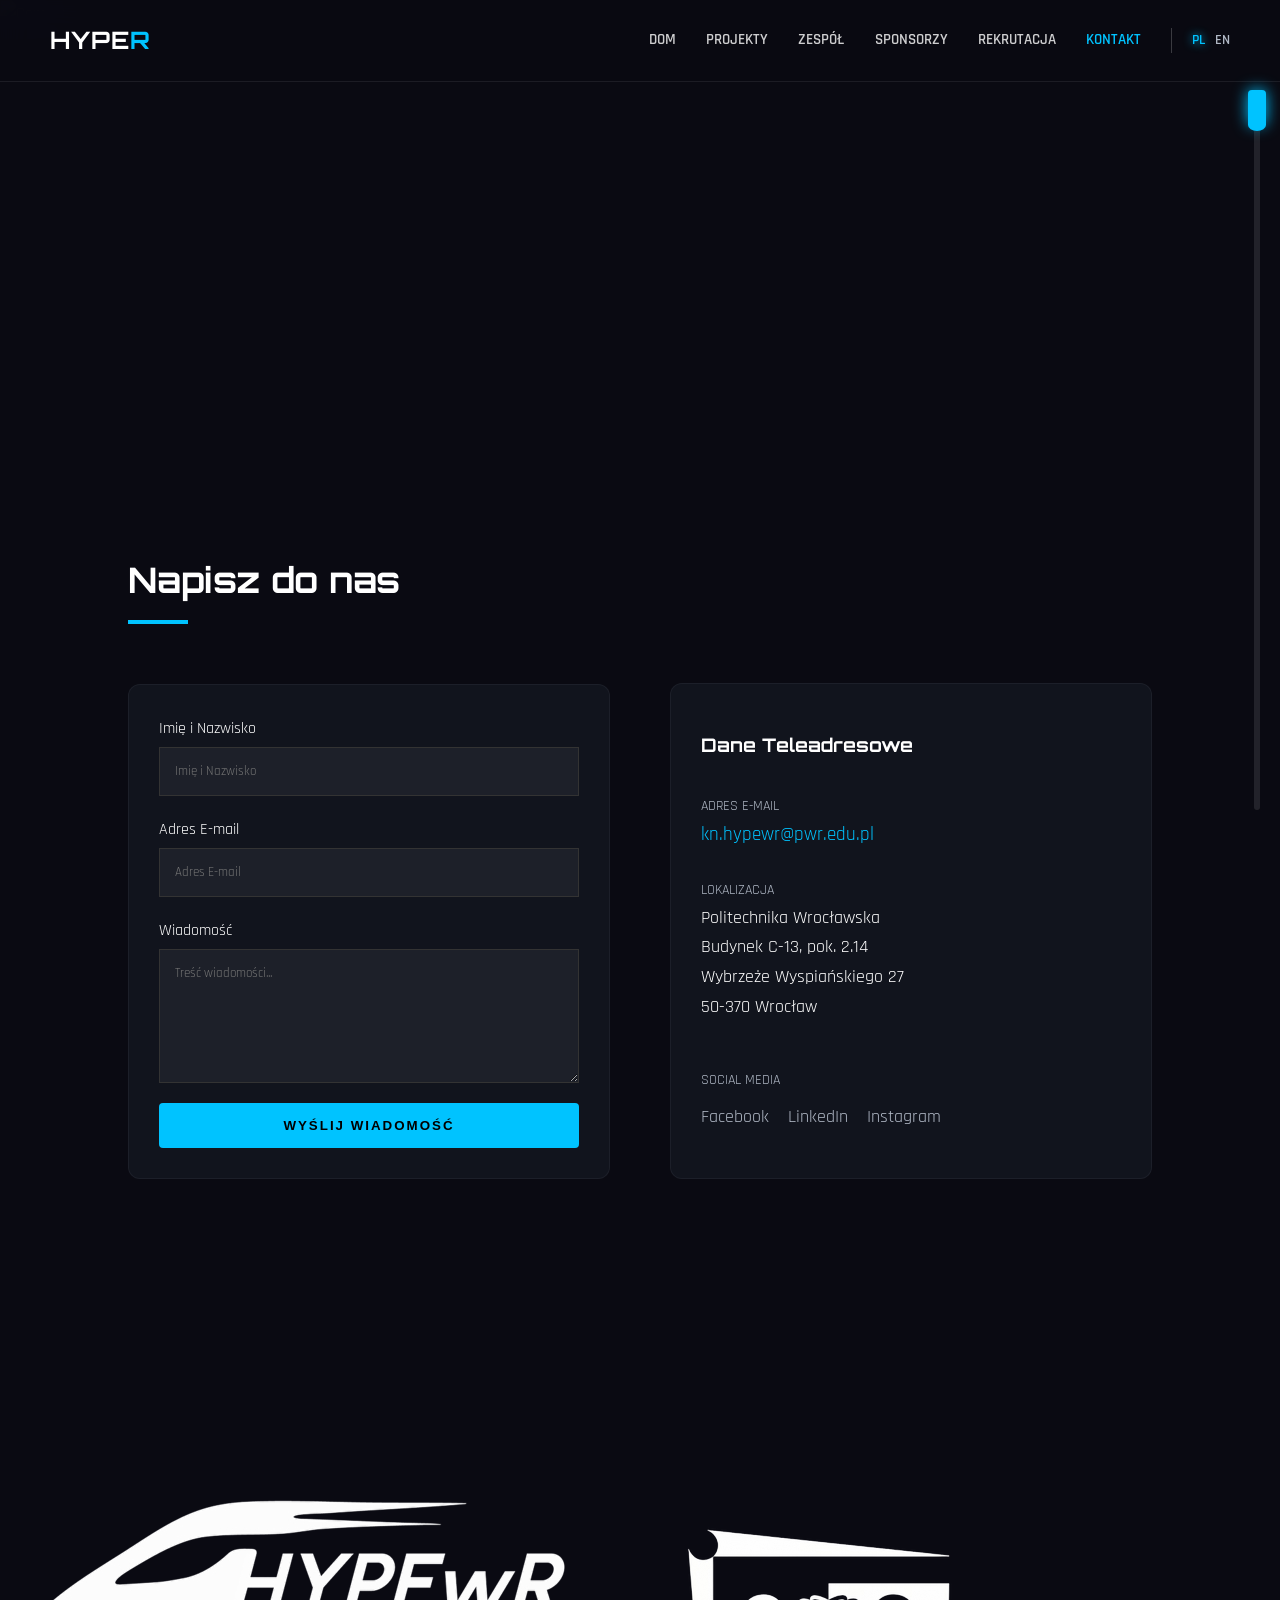
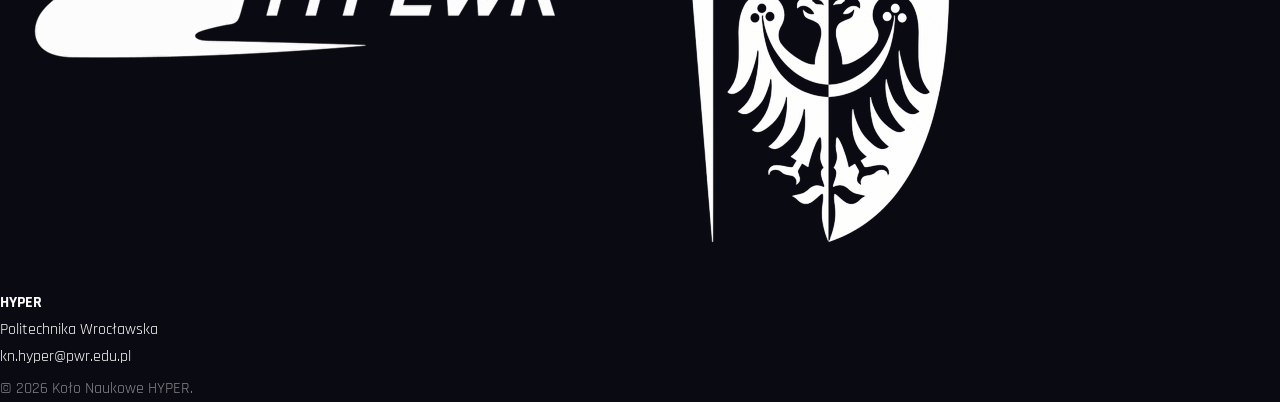
==== pages/kontakt.html @ 84e37bfb "Vibe 100%" ====
<!DOCTYPE html>
<html lang="pl">
<head>
    <meta charset="UTF-8">
    <meta name="viewport" content="width=device-width, initial-scale=1.0">
    <title data-i18n="kontakt_title">HYPEwR | Kontakt</title>
    <link href="https://fonts.googleapis.com/css2?family=Orbitron:wght@500;700&family=Rajdhani:wght@400;600&display=swap" rel="stylesheet">
    <link rel="stylesheet" href="../css/style.css">
</head>
<body>
    <div class="scroll-track-container"><div class="scroll-pod-indicator" id="scrollPod"></div></div>
    <div id="nav-placeholder"></div>

    <header class="sub-hero">
        <img src="https://images.unsplash.com/photo-1451187580459-43490279c0fa?q=80&w=2000" class="hero-bg-img" alt="Contact">
        <div class="video-overlay"></div>
        <div class="hero-content">
            <h1 data-i18n="kontakt_h1">Kontakt</h1>
        </div>
    </header>

    <section class="section">
        <div class="grid-2 reveal">
            
            <div style="display: flex; flex-direction: column;">
                <h2 class="section-title" data-i18n="kontakt_napisz_do_nas">Napisz do nas</h2>
                <div class="title-bar"></div>
                <form class="card" style="height: auto; flex-grow: 1;">
                    <label style="display: block; margin-bottom: 5px;" data-i18n="kontakt_label_name">Imię i Nazwisko</label>
                    <input type="text" data-i18n="form_name" placeholder="Jan Kowalski">
                    
                    <label style="display: block; margin-bottom: 5px;" data-i18n="kontakt_label_email">Adres E-mail</label>
                    <input type="email" data-i18n="form_email" placeholder="email@przyklad.pl">
                    
                    <label style="display: block; margin-bottom: 5px;" data-i18n="kontakt_label_message">Wiadomość</label>
                    <textarea rows="6" data-i18n="form_msg" placeholder="Treść wiadomości..."></textarea>
                    
                    <button type="submit" class="cta-btn" data-i18n="form_btn" style="width: 100%; margin-top: auto;">Wyślij Wiadomość</button>
                </form>
            </div>

            <div style="display: flex; flex-direction: column;">
                <h2 class="section-title" style="visibility: hidden;" data-i18n="kontakt_dane">Dane</h2> <div class="title-bar" style="visibility: hidden;"></div>
                
                <div class="card" style="display: flex; flex-direction: column; justify-content: center;">
                    <h3 style="margin-bottom: 30px; font-family: var(--font-head);" data-i18n="kontakt_dane_teleadresowe">Dane Teleadresowe</h3>
                    
                    <div style="margin-bottom: 25px;">
                        <span style="color: var(--text-muted); font-size: 0.9rem;" data-i18n="kontakt_adres_email">ADRES E-MAIL</span>
                        <p style="font-size: 1.2rem; color: var(--accent-primary);">kn.hypewr@pwr.edu.pl</p>
                    </div>

                    <div style="margin-bottom: 25px;">
                        <span style="color: var(--text-muted); font-size: 0.9rem;" data-i18n="kontakt_lokalizacja">LOKALIZACJA</span>
                        <p style="font-size: 1.1rem;" data-i18n="kontakt_lokalizacja_text">
                            Politechnika Wrocławska<br>
                            Budynek C-13, pok. 2.14<br>
                            Wybrzeże Wyspiańskiego 27<br>
                            50-370 Wrocław
                        </p>
                    </div>

                    <div style="margin-top: 20px;">
                        <span style="color: var(--text-muted); font-size: 0.9rem; display: block; margin-bottom: 10px;" data-i18n="kontakt_social">SOCIAL MEDIA</span>
                        <div class="social-links">
                            <a href="#" data-i18n="kontakt_social_facebook">Facebook</a>
                            <a href="#" data-i18n="kontakt_social_linkedin">LinkedIn</a>
                            <a href="#" data-i18n="kontakt_social_instagram">Instagram</a>
                        </div>
                    </div>
                </div>
            </div>

        </div>
    </section>

    <div id="footer-placeholder"></div>
    <script src="../js/script.js"></script>
</body>
</html>
---- css/style.css ----
/* --- ZMIENNE I RESET --- */
:root {
    --bg-color: #0a0a12;
    --card-bg: rgba(20, 25, 35, 0.7);
    --accent-primary: #00c3ff;
    --accent-secondary: #4a66a0;
    --text-main: #ffffff;
    --text-muted: #b0b8c5;
    --font-head: 'Orbitron', sans-serif;
    --font-body: 'Rajdhani', sans-serif;
}

* { margin: 0; padding: 0; box-sizing: border-box; }
html { scroll-behavior: auto; }

/* UKRYCIE SYSTEMOWEGO SCROLLBARA */
body::-webkit-scrollbar { display: none; }
body {
    -ms-overflow-style: none; scrollbar-width: none;
    background-color: var(--bg-color); color: var(--text-main);
    font-family: var(--font-body); line-height: 1.7; overflow-x: hidden;
}

a { text-decoration: none; color: inherit; transition: 0.3s; }
ul { list-style: none; }

/* --- INTERAKTYWNY PASEK SCROLLA (FIX: BRAK OPÓŹNIENIA KOLORU) --- */
.scroll-track-container {
    position: fixed; right: 20px; top: 10vh; height: 80vh; width: 6px;
    background: rgba(255, 255, 255, 0.1); z-index: 1001; border-radius: 10px; cursor: pointer;
}
.scroll-pod-indicator {
    position: absolute; left: 50%; transform: translateX(-50%);
    width: 18px; height: 35px; background: var(--accent-primary);
    border-radius: 4px; top: 0%; 
    box-shadow: 0 0 15px var(--accent-primary);
    cursor: grab;
    /* Transition tylko dla pozycji (top), kolor zmienia się natychmiast */
    transition: top 0.1s ease-out; 
}
.scroll-pod-indicator::after {
    content: ''; position: absolute; bottom: -6px; left: 0; width: 100%; height: 12px;
    background: inherit; /* Dziedziczy kolor rodzica */
    border-radius: 0 0 50% 50%;
}
/* Stan aktywny (wciśnięcie) */
.scroll-pod-indicator:active { 
    cursor: grabbing; 
    background: #ffffff !important; 
    box-shadow: 0 0 20px #ffffff;
}
/* Wymuszenie zmiany koloru dziobka przy kliknięciu */
.scroll-pod-indicator:active::after {
    background: #ffffff !important;
}


/* --- NAWIGACJA (Z HAMBURGEREM) --- */
nav {
    position: fixed; top: 0; width: 100%; padding: 20px 50px;
    display: flex; justify-content: space-between; align-items: center;
    z-index: 1000; background: rgba(10, 10, 18, 0.95); backdrop-filter: blur(15px);
    border-bottom: 1px solid rgba(255, 255, 255, 0.08);
}
.logo { font-family: var(--font-head); font-size: 1.5rem; font-weight: 700; letter-spacing: 1px; z-index: 1002; }
.logo span { color: var(--accent-primary); }

/* Kontener menu desktopowego */
.nav-container { display: flex; align-items: center; gap: 30px; }

.nav-links { display: flex; gap: 30px; }
.nav-links a { font-size: 0.95rem; font-weight: 600; text-transform: uppercase; opacity: 0.8; }
.nav-links a:hover, .nav-links a.active { opacity: 1; color: var(--accent-primary); }

.lang-switch {
    display: flex; gap: 10px; font-size: 0.9rem; font-weight: 600;
    border-left: 1px solid rgba(255,255,255,0.2); padding-left: 20px;
}
.lang-btn { cursor: pointer; color: var(--text-muted); transition: 0.3s; }
.lang-btn:hover { color: #fff; }
.lang-btn.active { color: var(--accent-primary); text-shadow: 0 0 10px var(--accent-primary); }

/* Hamburger Icon (Ukryty na desktopie) */
.hamburger { display: none; flex-direction: column; gap: 6px; cursor: pointer; z-index: 1002; }
.bar { width: 30px; height: 3px; background-color: #fff; transition: 0.3s; border-radius: 2px; }


/* --- HERO & HEADER --- */
header {
    height: 100vh; position: relative; display: flex; flex-direction: column;
    justify-content: center; padding: 0 10%; overflow: hidden;
}
header.sub-hero { height: 50vh; justify-content: flex-end; padding-bottom: 60px; }
header.sub-hero h1 { font-size: 3rem; }

#bg-video, .hero-bg-img {
    position: absolute; top: 0; left: 0; width: 100%; height: 100%;
    object-fit: cover; z-index: -2;
}
.video-overlay {
    position: absolute; top: 0; left: 0; width: 100%; height: 100%;
    background: linear-gradient(45deg, rgba(10,10,18,0.95), rgba(10,10,18,0.6)); z-index: -1;
}
.hero-content { z-index: 10; max-width: 800px; animation: fadeInUp 1s forwards; opacity: 0; transform: translateY(30px); }
h1 { font-family: var(--font-head); font-size: 3.8rem; font-weight: 700; text-transform: uppercase; margin-bottom: 20px; line-height: 1.1; }
.subtitle { font-size: 1.3rem; color: var(--text-muted); margin-bottom: 40px; }


/* --- BUTTONS & FORMS --- */
.cta-btn {
    padding: 15px 40px; font-weight: 600; background: var(--accent-primary); color: #000;
    text-transform: uppercase; letter-spacing: 2px; border-radius: 4px; display: inline-block; cursor: pointer; border: none;
}
.cta-btn:hover { background: #33d1ff; transform: translateY(-3px); box-shadow: 0 10px 25px rgba(0, 195, 255, 0.4); }
.cta-btn.outline { background: transparent; border: 1px solid var(--accent-primary); color: var(--accent-primary); }
.cta-btn.outline:hover { background: var(--accent-primary); color: #000; }

input, textarea {
    width: 100%; padding: 15px; margin-bottom: 20px;
    background: rgba(255,255,255,0.05); border: 1px solid #333;
    color: #fff; font-family: var(--font-body); resize: vertical;
}
input:focus, textarea:focus { border-color: var(--accent-primary); outline: none; }


/* --- SEKCJE OGÓLNE --- */
.section { padding: 100px 10%; position: relative; }
.section-title { font-family: var(--font-head); font-size: 2.2rem; margin-bottom: 10px; }
.title-bar { width: 60px; height: 4px; background: var(--accent-primary); margin-bottom: 60px; }
.grid-3 { display: grid; grid-template-columns: repeat(auto-fit, minmax(300px, 1fr)); gap: 40px; }
.grid-2 { display: grid; grid-template-columns: 1fr 1fr; gap: 60px; align-items: stretch; }

.card {
    background: var(--card-bg); border: 1px solid rgba(255, 255, 255, 0.05);
    padding: 30px; border-radius: 12px; transition: 0.3s; position: relative; overflow: hidden;
    height: 100%; display: flex; flex-direction: column;
}
.card:hover { transform: translateY(-5px); border-color: var(--accent-primary); }

.image-placeholder {
    width: calc(100% + 60px); height: 300px;
    background-color: #222; background-size: cover; background-position: center;
    margin: -30px -30px 20px -30px; display: flex; align-items: center; justify-content: center;
    color: #555; border-bottom: 1px solid rgba(255,255,255,0.1);
}
.team-avatar {
    width: 180px; height: 180px; background-size: cover; background-position: center;
    border-radius: 50%; margin: 0 auto 30px; border: 3px solid var(--accent-primary);
    box-shadow: 0 0 20px rgba(0, 195, 255, 0.2);
}

.sponsors-grid { display: flex; flex-wrap: wrap; gap: 50px; justify-content: center; align-items: center; }
.sponsor-logo {
    width: 200px; height: 100px; background: rgba(255,255,255,0.05);
    display: flex; align-items: center; justify-content: center;
    border-radius: 8px; filter: grayscale(100%); transition: 0.4s; opacity: 0.6;
}
.sponsor-logo:hover { filter: grayscale(0%); opacity: 1; background: rgba(255,255,255,0.1); }
.social-links a { margin-right: 15px; color: var(--text-muted); font-size: 1.1rem; }
.social-links a:hover { color: var(--accent-primary); text-shadow: 0 0 10px var(--accent-primary); }


/* --- TIMELINE 3.0 (PERFECT CENTER & SOLID CONNECTIONS) --- */
.timeline {
    position: relative; margin: 40px 0;
}
.timeline-item {
    position: relative; margin-bottom: 0; 
    padding-bottom: 50px; /* Miejsce na linię */
    padding-left: 70px; /* Miejsce na kropki po lewej */
}

/* KROPKA: Center axis = 25px. Width 14px -> left: 18px */
.timeline-item::before {
    content: ''; position: absolute;
    left: 18px; top: 0;
    width: 10px; height: 10px;
    background: var(--bg-color); border: 2px solid var(--accent-primary);
    border-radius: 50%; box-shadow: 0 0 10px var(--accent-primary);
    z-index: 2;
}

/* LINIA: Center axis = 25px. Width 2px -> left: 24px */
.timeline-item::after {
    content: ''; position: absolute;
    left: 24px; top: 15px;
    width: 2px; height: 100%; 
    background: var(--accent-primary); /* Solidna linia */
    z-index: 1;
}

/* OSTATNI ELEMENT: Gradientowy ogon */
.timeline-item:last-child { padding-bottom: 0; margin-bottom: 0; }
.timeline-item:last-child::after {
    height: 120px; /* Długość zanikania */
    background: linear-gradient(to bottom, var(--accent-primary), transparent);
}

.timeline-date { font-family: var(--font-head); color: var(--accent-primary); font-size: 1.1rem; margin-bottom: 10px; }
.timeline-content {

/* POSTS */
.post { margin-bottom: 60px; }
.post h3 a { color: var(--accent-primary); }
.post-content { margin-top: 10px; line-height: 1.6; }

/* small table styles already defined earlier; admin tables use same styles */

.timeline-content {
    background: rgba(255,255,255,0.03); padding: 20px; border-radius: 8px; border: 1px solid rgba(255,255,255,0.05);
}
.timeline-content h3 { font-size: 1.2rem; margin-bottom: 10px; }


/* --- HUD PANEL --- */
.hud-panel {
    display: grid; grid-template-columns: repeat(4, 1fr);
    background: rgba(0, 195, 255, 0.05); border-top: 1px solid var(--accent-primary); border-bottom: 1px solid var(--accent-primary);
    padding: 40px 0; margin-top: 80px; position: relative;
}
.hud-panel::after {
    content: ''; position: absolute; top: 0; left: 0; width: 100%; height: 100%;
    background: repeating-linear-gradient(0deg, transparent 0px, transparent 2px, rgba(0, 195, 255, 0.05) 3px);
    pointer-events: none;
}
.hud-item { text-align: center; border-right: 1px solid rgba(255,255,255,0.1); }
.hud-item:last-child { border-right: none; }
.hud-value { font-family: var(--font-head); font-size: 2.5rem; color: #fff; display: block; }
.hud-label { color: var(--accent-primary); font-size: 0.8rem; text-transform: uppercase; letter-spacing: 2px; }


/* --- FOOTER --- */
footer {
    padding: 60px 10%; background: #050508; border-top: 1px solid rgba(255,255,255,0.05);
    display: flex; justify-content: space-between; align-items: center;
    color: var(--text-muted); font-size: 0.9rem;
}
.footer-left { display: flex; align-items: center; gap: 30px; }
.footer-logos img { height: 50px; width: auto; opacity: 0.8; transition: 0.3s; }
.footer-logos img:hover { opacity: 1; }


/* --- ANIMACJE --- */
@keyframes fadeInUp { to { opacity: 1; transform: translateY(0); } }
.reveal { opacity: 0; transform: translateY(40px); transition: all 0.8s ease; }
.reveal.active { opacity: 1; transform: translateY(0); }


/* --- RWD (MOBILE) --- */
@media (max-width: 900px) {
    h1 { font-size: 2.5rem; }
    nav { padding: 20px; }
    
    /* Hamburger widoczny */
    .hamburger { display: flex; }
    
    /* Menu mobilne */
    .nav-container {
        position: fixed; top: 0; right: -100%; width: 100%; height: 100vh;
        background: rgba(5, 5, 5, 0.98); backdrop-filter: blur(20px);
        flex-direction: column; justify-content: center; align-items: center;
        transition: 0.4s ease-in-out; z-index: 1001;
    }
    .nav-container.active { right: 0; }
    
    .nav-links { flex-direction: column; align-items: center; gap: 40px; margin-bottom: 40px; }
    .nav-links a { font-size: 1.5rem; }
    .lang-switch { border-left: none; border-top: 1px solid rgba(255,255,255,0.2); padding-top: 20px; padding-left: 0; }

    /* Animacja hamburgera */
    .hamburger.active .bar:nth-child(1) { transform: translateY(9px) rotate(45deg); }
    .hamburger.active .bar:nth-child(2) { opacity: 0; }
    .hamburger.active .bar:nth-child(3) { transform: translateY(-9px) rotate(-45deg); }

    /* Fixy kontentu */
    .grid-2, .hud-panel { grid-template-columns: 1fr; }
    .scroll-track-container { display: none; }
    body { -ms-overflow-style: auto; scrollbar-width: auto; }
    body::-webkit-scrollbar { display: block; }
    .hud-item { border-right: none; border-bottom: 1px solid rgba(255,255,255,0.1); padding: 20px 0; }
    
    /* Fix Stopki Mobile */
    footer { flex-direction: column; gap: 30px; text-align: center; }
    .footer-left { flex-direction: column; }
    .footer-right { text-align: center !important; }
}
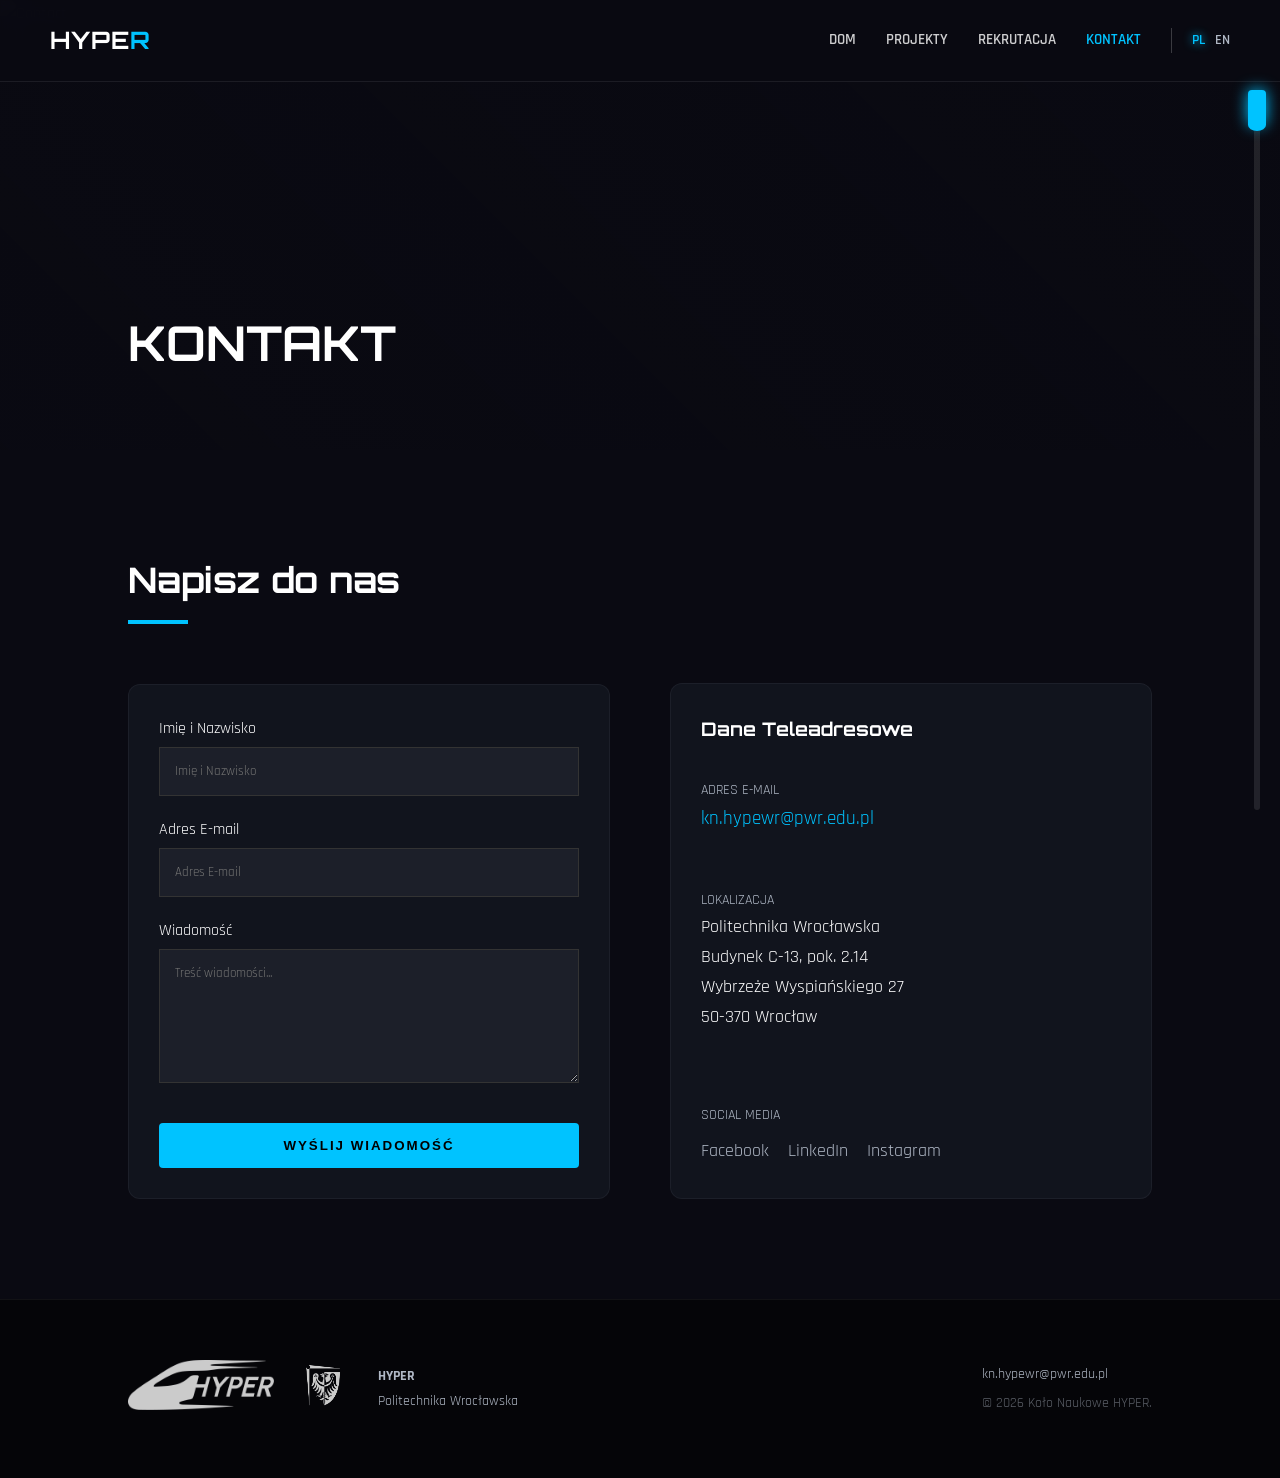
==== commit 084239fc: "scienece club name changes, remove temporary unfinished pages, add links to contact page. Added link" ====
--- a/pages/kontakt.html
+++ b/pages/kontakt.html
@@ -3,7 +3,7 @@
 <head>
     <meta charset="UTF-8">
     <meta name="viewport" content="width=device-width, initial-scale=1.0">
-    <title data-i18n="kontakt_title">HYPEwR | Kontakt</title>
+    <title data-i18n="kontakt_title">HYPER | Kontakt</title>
     <link href="https://fonts.googleapis.com/css2?family=Orbitron:wght@500;700&family=Rajdhani:wght@400;600&display=swap" rel="stylesheet">
     <link rel="stylesheet" href="../css/style.css">
 </head>
@@ -63,9 +63,9 @@
                     <div style="margin-top: 20px;">
                         <span style="color: var(--text-muted); font-size: 0.9rem; display: block; margin-bottom: 10px;" data-i18n="kontakt_social">SOCIAL MEDIA</span>
                         <div class="social-links">
-                            <a href="#" data-i18n="kontakt_social_facebook">Facebook</a>
-                            <a href="#" data-i18n="kontakt_social_linkedin">LinkedIn</a>
-                            <a href="#" data-i18n="kontakt_social_instagram">Instagram</a>
+                            <a href="https://www.facebook.com/kn.hyper" data-i18n="kontakt_social_facebook">Facebook</a>
+                            <a href="https://www.linkedin.com/hyper" data-i18n="kontakt_social_linkedin">LinkedIn</a>
+                            <a href="https://www.instagram.com//kn_hyper" data-i18n="kontakt_social_instagram">Instagram</a>
                         </div>
                     </div>
                 </div>
--- a/css/style.css
+++ b/css/style.css
@@ -101,7 +101,7 @@
     position: absolute; top: 0; left: 0; width: 100%; height: 100%;
     background: linear-gradient(45deg, rgba(10,10,18,0.95), rgba(10,10,18,0.6)); z-index: -1;
 }
-.hero-content { z-index: 10; max-width: 800px; animation: fadeInUp 1s forwards; opacity: 0; transform: translateY(30px); }
+.hero-content { z-index: 10; max-width: 800px; animation: fadeInUp 0.5s forwards; opacity: 0; transform: translateY(30px); }
 h1 { font-family: var(--font-head); font-size: 3.8rem; font-weight: 700; text-transform: uppercase; margin-bottom: 20px; line-height: 1.1; }
 .subtitle { font-size: 1.3rem; color: var(--text-muted); margin-bottom: 40px; }
 
@@ -127,8 +127,8 @@
 .section { padding: 100px 10%; position: relative; }
 .section-title { font-family: var(--font-head); font-size: 2.2rem; margin-bottom: 10px; }
 .title-bar { width: 60px; height: 4px; background: var(--accent-primary); margin-bottom: 60px; }
-.grid-3 { display: grid; grid-template-columns: repeat(auto-fit, minmax(300px, 1fr)); gap: 40px; }
-.grid-2 { display: grid; grid-template-columns: 1fr 1fr; gap: 60px; align-items: stretch; }
+.grid-3 { display: grid; grid-template-columns: repeat(auto-fit, minmax(280px, 1fr)); gap: 40px; }
+.grid-2 { display: grid; grid-template-columns: repeat(auto-fit, minmax(300px, 1fr)); gap: 60px; align-items: stretch; }
 
 .card {
     background: var(--card-bg); border: 1px solid rgba(255, 255, 255, 0.05);
@@ -138,7 +138,7 @@
 .card:hover { transform: translateY(-5px); border-color: var(--accent-primary); }
 
 .image-placeholder {
-    width: calc(100% + 60px); height: 300px;
+    width: calc(100% + 60px); height: 260px;
     background-color: #222; background-size: cover; background-position: center;
     margin: -30px -30px 20px -30px; display: flex; align-items: center; justify-content: center;
     color: #555; border-bottom: 1px solid rgba(255,255,255,0.1);
@@ -198,15 +198,6 @@
 
 .timeline-date { font-family: var(--font-head); color: var(--accent-primary); font-size: 1.1rem; margin-bottom: 10px; }
 .timeline-content {
-
-/* POSTS */
-.post { margin-bottom: 60px; }
-.post h3 a { color: var(--accent-primary); }
-.post-content { margin-top: 10px; line-height: 1.6; }
-
-/* small table styles already defined earlier; admin tables use same styles */
-
-.timeline-content {
     background: rgba(255,255,255,0.03); padding: 20px; border-radius: 8px; border: 1px solid rgba(255,255,255,0.05);
 }
 .timeline-content h3 { font-size: 1.2rem; margin-bottom: 10px; }
@@ -242,14 +233,23 @@
 
 /* --- ANIMACJE --- */
 @keyframes fadeInUp { to { opacity: 1; transform: translateY(0); } }
-.reveal { opacity: 0; transform: translateY(40px); transition: all 0.8s ease; }
+.reveal { opacity: 0; transform: translateY(40px); transition: all 0.4s ease; }
 .reveal.active { opacity: 1; transform: translateY(0); }
 
 
-/* --- RWD (MOBILE) --- */
+/* --- RWD (MOBILE & TABLET) --- */
 @media (max-width: 900px) {
     h1 { font-size: 2.5rem; }
-    nav { padding: 20px; }
+    header.sub-hero h1 { font-size: 2.2rem; }
+    .subtitle { font-size: 1.1rem; }
+    header { padding: 0 5%; }
+    header.sub-hero { height: auto; min-height: 40vh; padding-top: 100px; padding-bottom: 40px; }
+    
+    .section { padding: 60px 5%; }
+    .section-title { font-size: 1.8rem; }
+    
+    nav { padding: 15px 20px; }
+    .logo { font-size: 1.3rem; }
     
     /* Hamburger widoczny */
     .hamburger { display: flex; }
@@ -273,14 +273,68 @@
     .hamburger.active .bar:nth-child(3) { transform: translateY(-9px) rotate(-45deg); }
 
     /* Fixy kontentu */
-    .grid-2, .hud-panel { grid-template-columns: 1fr; }
+    .grid-2, .hud-panel { grid-template-columns: 1fr; gap: 40px; }
     .scroll-track-container { display: none; }
     body { -ms-overflow-style: auto; scrollbar-width: auto; }
     body::-webkit-scrollbar { display: block; }
     .hud-item { border-right: none; border-bottom: 1px solid rgba(255,255,255,0.1); padding: 20px 0; }
+    .hud-value { font-size: 2rem; }
+    
+    /* Post Reading adjustments */
+    .post-content { padding: 30px 20px !important; font-size: 1.1rem !important; }
     
     /* Fix Stopki Mobile */
-    footer { flex-direction: column; gap: 30px; text-align: center; }
+    footer { flex-direction: column; gap: 30px; text-align: center; padding: 40px 5%; }
     .footer-left { flex-direction: column; }
     .footer-right { text-align: center !important; }
+    
+    /* Timeline Mobile Fixes */
+    .timeline { margin: 20px 0; }
+    .timeline-item { padding-left: 40px; padding-bottom: 40px; }
+    .timeline-item::before { left: 4px; }
+    .timeline-item::after { left: 10px; }
+    .timeline-date { font-size: 1rem; }
+}
+
+/* --- SMALL MOBILE --- */
+@media (max-width: 480px) {
+    h1 { font-size: 2rem; }
+    .card { padding: 20px; }
+    .image-placeholder { width: calc(100% + 40px); margin: -20px -20px 20px -20px; height: 200px; }
+    .timeline-content { padding: 15px; }
+}
+
+/* --- Card Content Enhancements --- */
+.card h3 {
+    font-family: var(--font-head);
+    margin-bottom: 15px; /* Increased margin */
+}
+
+.card p {
+    margin-bottom: 25px; /* Increased margin */
+}
+
+.card .cta-btn {
+    margin-top: auto; /* Pushes button to the bottom */
+}
+
+.card .cta-btn.outline {
+    width: 100%;
+    text-align: center;
+}
+
+/* --- MODERN PAGE TRANSITION --- */
+@keyframes pageFadeIn {
+    0% { opacity: 0; }
+    100% { opacity: 1; }
+}
+
+body {
+    animation: pageFadeIn 0.15s ease-out forwards;
+}
+
+body.page-exit {
+    opacity: 0 !important;
+    transition: opacity 0.1s ease-out !important;
+    pointer-events: none;
 }
